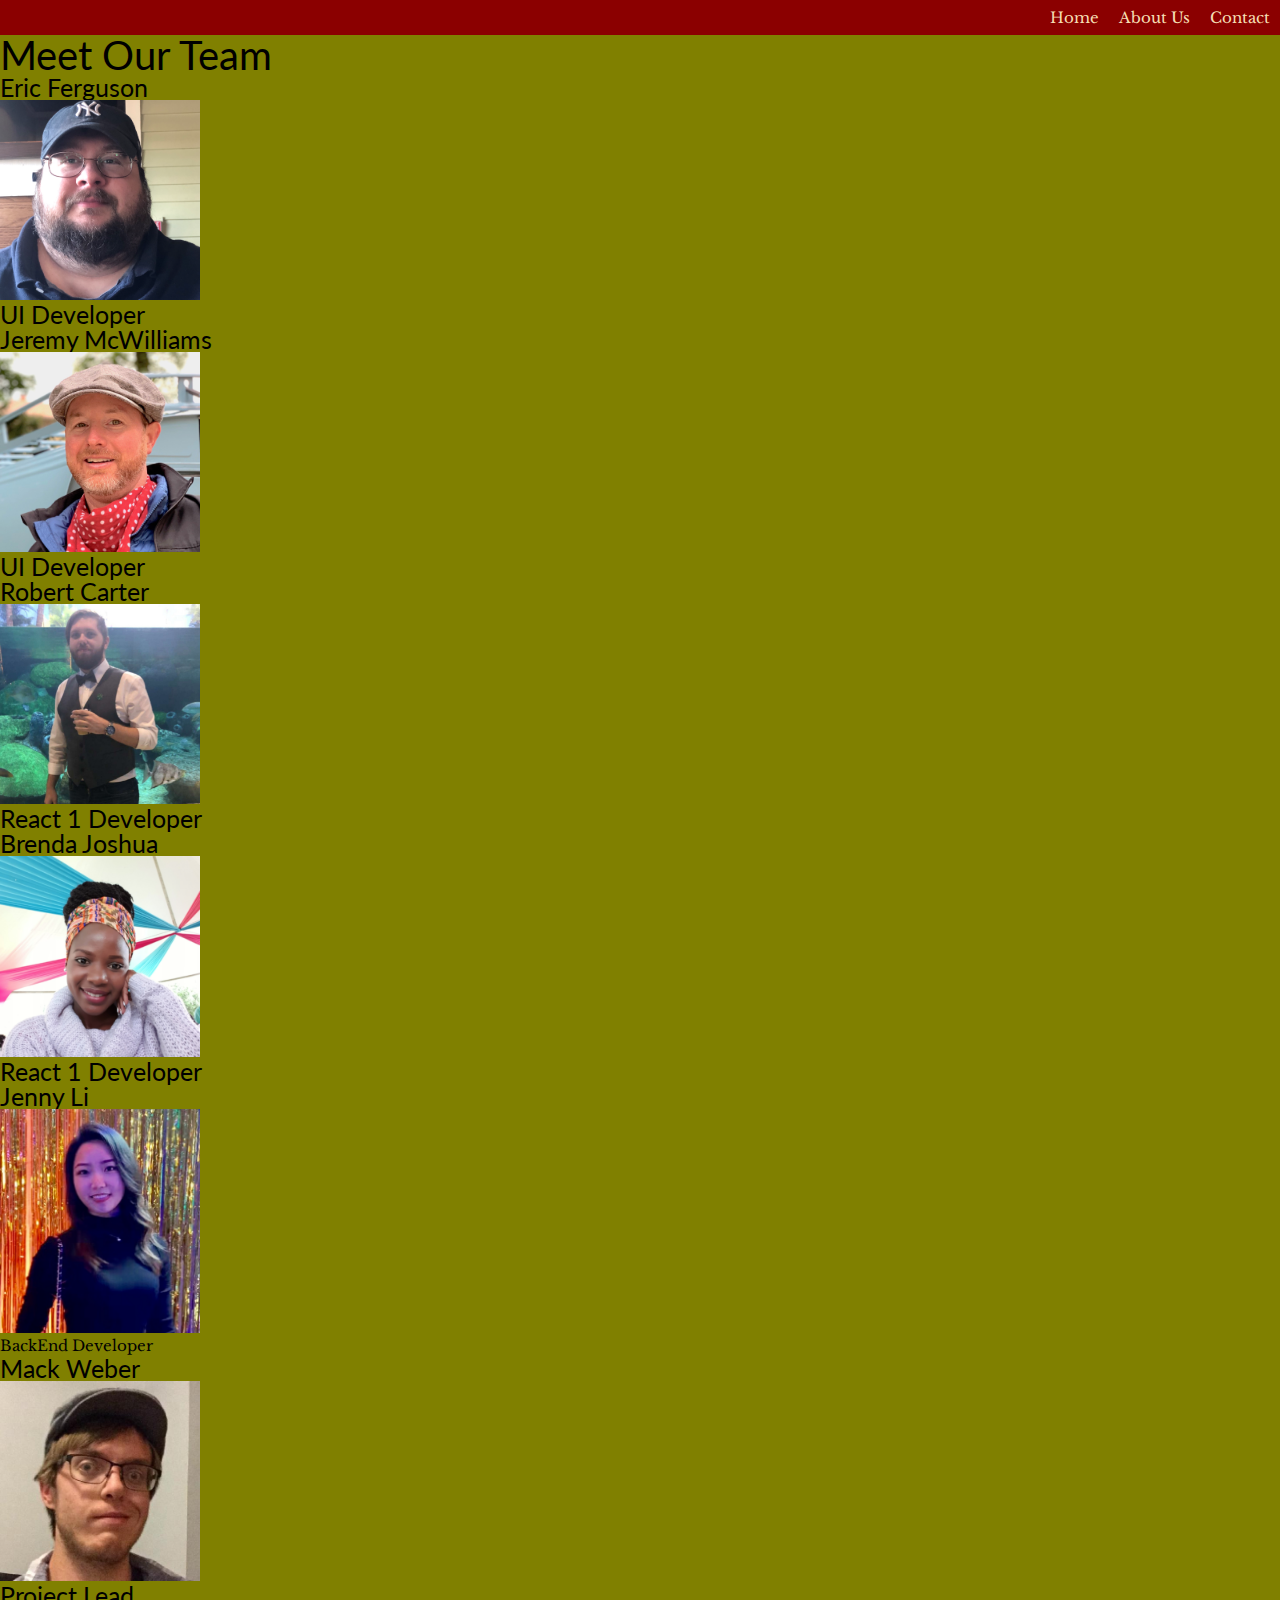
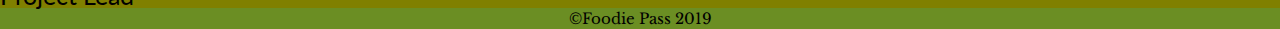
==== about.html @ 56d36f4b "started about page, added updates and images" ====
<!DOCTYPE html>
<html lang="en">
  <head>
    <meta charset="UTF-8" />
    <meta http-equiv="X-UA-Compatible" content="IE=edge,chrome=1" />
    <meta name="viewport" content="width=device-width,initial-scale=1" />
    <title>Foodie Pass</title>
    <link
      href="https://fonts.googleapis.com/css?family=Lato&display=swap"
      rel="stylesheet"
    />
    <link
      href="https://fonts.googleapis.com/css?family=Libre+Baskerville&display=swap"
      rel="stylesheet"
    />
    <link href="css/index.css" rel="stylesheet" />
    <!--[if lt IE 9]>
      <script src="https://cdnjs.cloudflare.com/ajax/libs/html5shiv/3.7.3/html5shiv.js"></script>
    <![endif]-->
  </head>
  <div class="container">
    <nav>
      <a href="index.html">Home</a>
      <a href="about.html">About Us</a>
      <a href="Contact">Contact</a>
    </nav>
  </div>
</header>
  <body>
    <div class="container home">
    <section class="mid-content">
      <h1>Meet Our Team</h1>
      <div class=boxes>
          <div>
          <h2>Eric Ferguson</h2>
          <img src="img/eric_ferguson.png" width=200 alt=""/>
          <h5>UI Developer</h5>
        </div>
        <div class=box>
          <h2>Jeremy McWilliams</h2>
          <img src="img/jeremy.jpg" width=200 alt=""/>
          <h5>UI Developer</h5>
        </div>
        <div class=box>
          <h2>Robert Carter</h2>
          <img src="img/robert_carter.png" width=200 alt=""/>
          <h5>React 1 Developer</h5>
        </div>
        <div class=box>
          <h2>Brenda Joshua</h2>
          <img src="img/brenda_joshua.png" width=200 alt=""/> 
          <h5>React 1 Developer</h5>
        </div>
        <div class=box>
          <h5>Jenny Li</h5>
          <img src="img/jenny_li.png" width=200 alt=""/>
          <p>BackEnd Developer</p>
        </div>
        <div class=box>
          <h2>Mack Weber</h2>
          <img src="img/mackenzie_weber.jpg" width=200 alt=""/>
          <h5>Project Lead</h5>
        </div>
      </div>
  </section>
</div><!--closes container-->
    <footer>
      <p>&copy;Foodie Pass 2019</p>
    </footer>
  </body>
</html>
---- css/index.css ----
/* http://meyerweb.com/eric/tools/css/reset/ 
   v2.0 | 20110126
   License: none (public domain)
*/
html,
body,
div,
span,
applet,
object,
iframe,
h1,
h2,
h3,
h4,
h5,
h6,
p,
blockquote,
pre,
a,
abbr,
acronym,
address,
big,
cite,
code,
del,
dfn,
em,
img,
ins,
kbd,
q,
s,
samp,
small,
strike,
strong,
sub,
sup,
tt,
var,
b,
u,
i,
center,
dl,
dt,
dd,
ol,
ul,
li,
fieldset,
form,
label,
legend,
table,
caption,
tbody,
tfoot,
thead,
tr,
th,
td,
article,
aside,
canvas,
details,
embed,
figure,
figcaption,
footer,
header,
hgroup,
menu,
nav,
output,
ruby,
section,
summary,
time,
mark,
audio,
video {
  margin: 0;
  padding: 0;
  border: 0;
  font-size: 100%;
  font: inherit;
  vertical-align: baseline;
}
/* HTML5 display-role reset for older browsers */
article,
aside,
details,
figcaption,
figure,
footer,
header,
hgroup,
menu,
nav,
section {
  display: block;
}
body {
  line-height: 1;
}
ol,
ul {
  list-style: none;
}
blockquote,
q {
  quotes: none;
}
blockquote:before,
blockquote:after,
q:before,
q:after {
  content: '';
  content: none;
}
table {
  border-collapse: collapse;
  border-spacing: 0;
}
* {
  box-sizing: border-box;
}
html {
  font-size: 62.5%;
}
body {
  font-family: 'Libre Baskerville', serif;
}
h1,
h2,
h3,
h4,
h5 {
  font-family: 'Lato', sans-serif;
}
h2,
h3,
h4,
h5 {
  font-size: 2.5rem;
}
h1 {
  font-size: 4rem;
}
p {
  font-size: 1.5rem;
  line-height: 1.4;
}
.container {
  max-width: 100%;
  width: 100%;
  margin: 0 auto;
}
.container {
  width: 100%;
}
.container nav {
  width: 100%;
  font-size: 1.5rem;
  display: flex;
  justify-content: flex-end;
  align-items: space-between;
  background: #8B0000;
}
@media (max-width: 800px) {
  .container nav {
    width: 100%;
  }
}
@media (max-width: 500px) {
  .container nav {
    width: 100%;
    display: flex;
    flex-direction: column;
    justify-content: center;
    align-items: center;
  }
}
.container nav a {
  text-decoration: none;
  color: #F5DEB3;
  padding: 10px;
}
.container nav a:hover {
  background: grey;
}
footer {
  width: 100%;
  display: flex;
  flex-direction: column;
  justify-content: center;
  align-items: center;
  background: #6B8E23;
}
.home {
  display: flex;
  flex-direction: column;
  background: #808000;
}
.home .top {
  background-image: url(/img/nycrestaurant.jpg);
  background-size: cover;
  background-repeat: no-repeat;
  height: 100vh;
}
.home .top h1 {
  display: flex;
  justify-content: center;
  position: absolute;
  bottom: 0;
  background: #000000;
  background: rgba(0, 0, 0, 0.5);
  color: #f1f1f1;
  width: 100%;
  padding: 20px;
}
.home .top h1,
.home .top h2 {
  color: white;
}
.home #top-content {
  width: 100%;
  display: flex;
  padding-top: 40px;
  padding-bottom: 40px;
  padding-left: 15px;
  padding-right: 0;
}
@media (max-width: 800px) {
  .home #top-content {
    width: 100%;
  }
}
@media (max-width: 500px) {
  .home #top-content {
    width: 100%;
    display: flex;
    flex-direction: column;
    flex-wrap: wrap;
  }
}
.home #top-content .welcome {
  width: 45%;
  display: flex;
  flex-wrap: wrap;
  justify-content: center;
  align-items: center;
  padding: 4px;
  padding-left: 0;
}
@media (max-width: 800px) {
  .home #top-content .welcome {
    width: 100%;
  }
}
@media (max-width: 500px) {
  .home #top-content .welcome {
    width: 100%;
    display: flex;
    flex-direction: column;
    flex-wrap: wrap;
  }
}
.home #top-content .img-content {
  width: 55%;
  display: flex;
  justify-content: center;
  padding: 15px;
}
@media (max-width: 800px) {
  .home #top-content .img-content {
    width: 100%;
  }
}
@media (max-width: 500px) {
  .home #top-content .img-content {
    width: 100%;
  }
}
.home #middle-content {
  width: 100%;
  flex-direction: row-reverse;
  display: flex;
  justify-content: flex-start;
}
@media (max-width: 800px) {
  .home #middle-content {
    width: 100%;
  }
}
@media (max-width: 500px) {
  .home #middle-content {
    width: 100%;
    display: flex;
    flex-direction: column;
    flex-wrap: wrap;
    margin: 0;
    padding: 0;
  }
}
.home #middle-content .middle {
  display: flex;
  flex-wrap: wrap;
  justify-content: center;
  align-items: center;
  padding: 20px;
  margin: 24px;
}
@media (max-width: 800px) {
  .home #middle-content .middle {
    width: 100%;
  }
}
@media (max-width: 500px) {
  .home #middle-content .middle {
    width: 100%;
    display: flex;
    flex-direction: column;
    flex-wrap: wrap;
    margin: 0;
    padding: 0;
  }
}
.home #middle-content .middle-img {
  width: 44%;
  display: flex;
  padding-left: 10px;
  align-items: flex-start;
}
@media (max-width: 800px) {
  .home #middle-content .middle-img {
    width: 100%;
  }
}
@media (max-width: 500px) {
  .home #middle-content .middle-img {
    width: 98%;
  }
}
.home #bottom-content {
  width: 100%;
  display: flex;
}
@media (max-width: 800px) {
  .home #bottom-content {
    width: 100%;
  }
}
@media (max-width: 500px) {
  .home #bottom-content {
    width: 100%;
    display: flex;
    flex-direction: column;
    flex-wrap: wrap;
  }
}
.home #bottom-content .bottom {
  width: 45%;
  display: flex;
  flex-wrap: wrap;
  justify-content: center;
  align-items: center;
  padding: 60px;
}
@media (max-width: 500px) {
  .home #bottom-content .bottom {
    width: 100%;
    display: flex;
    flex-wrap: wrap;
    margin: 0;
    padding: 0;
    padding-top: 10px;
  }
}
.home #bottom-content .btn {
  width: 30%;
  display: flex;
  flex-direction: column;
  justify-content: center;
  align-items: center;
  background: green;
  font-size: 2rem;
  border-radius: 10px;
  margin: 0;
  cursor: pointer;
  height: 45px;
  color: white;
}
.home #bottom-content .btn:hover {
  background-color: #ffff1a;
  color: red;
}
.home #bottom-content .bottom-img {
  width: 50%;
  display: flex;
  padding-left: 60px;
  padding-top: 33px;
  padding-bottom: 25px;
}
@media (max-width: 500px) {
  .home #bottom-content .bottom-img {
    width: 100%;
    margin: 0;
    padding: 0;
    padding-top: 10px;
  }
}
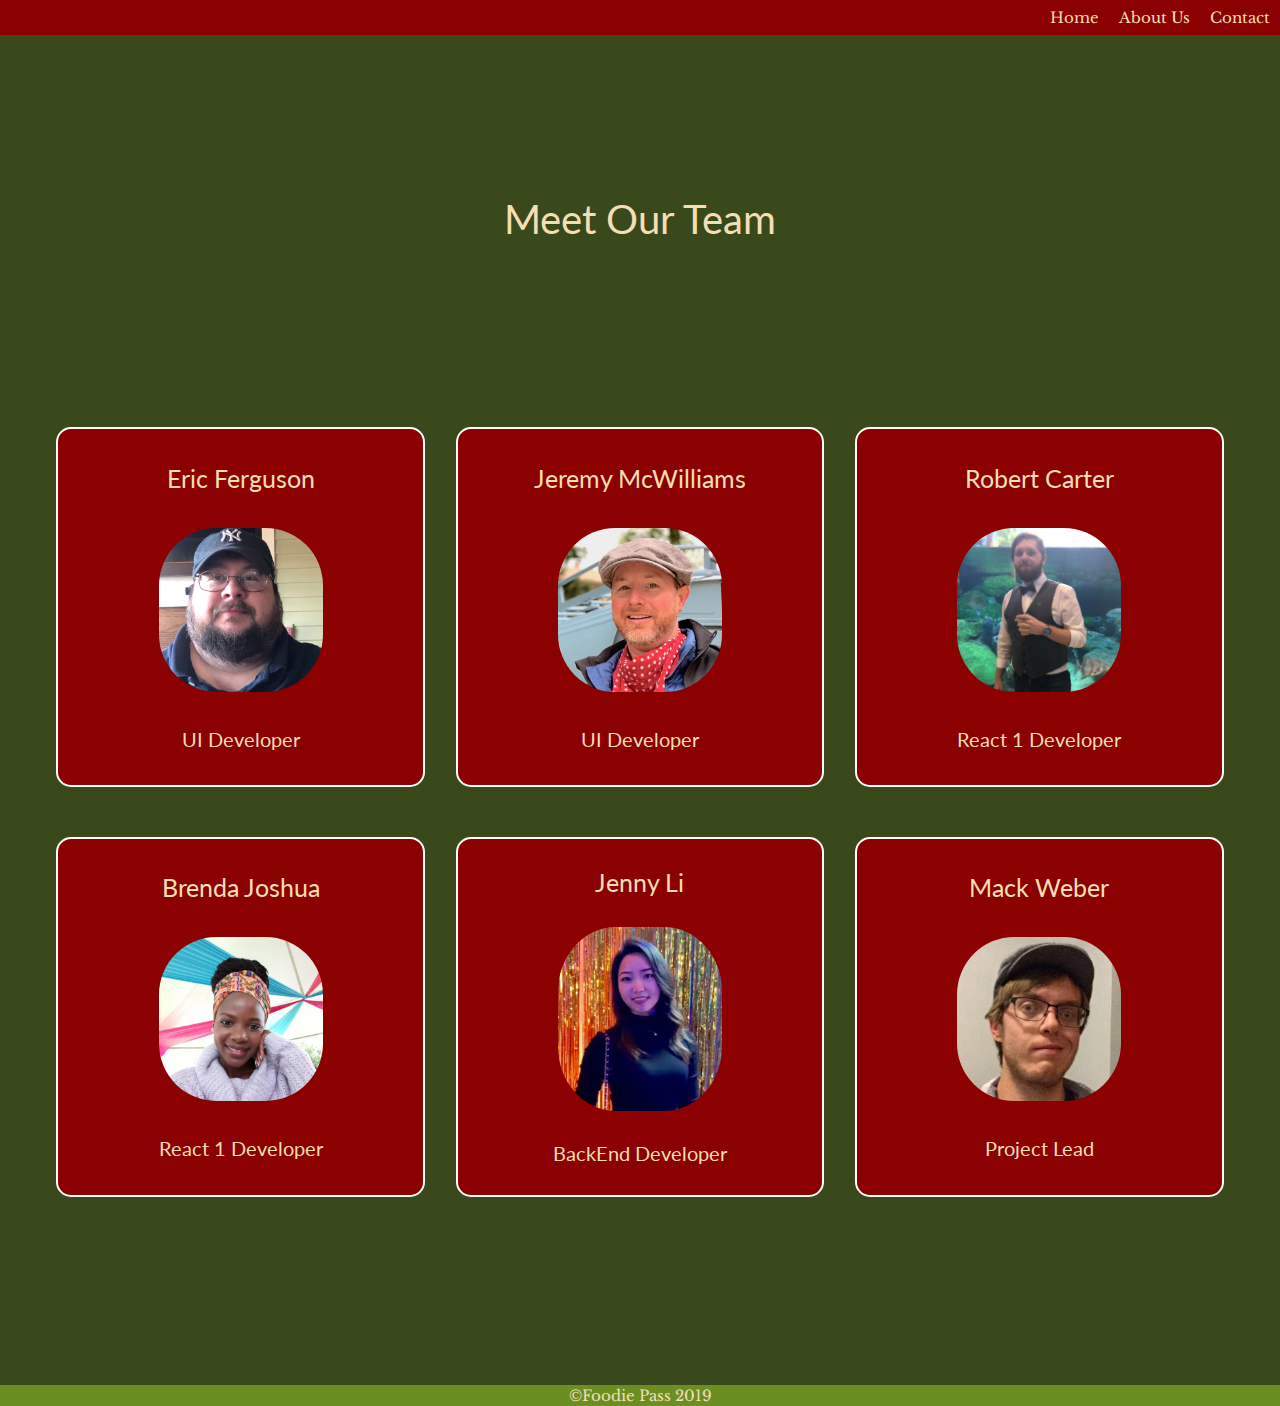
==== commit 8c72656f: "finished home and about pages" ====
--- a/about.html
+++ b/about.html
@@ -18,52 +18,54 @@
       <script src="https://cdnjs.cloudflare.com/ajax/libs/html5shiv/3.7.3/html5shiv.js"></script>
     <![endif]-->
   </head>
-  <div class="container">
-    <nav>
-      <a href="index.html">Home</a>
-      <a href="about.html">About Us</a>
-      <a href="Contact">Contact</a>
-    </nav>
-  </div>
-</header>
+  <header>
+    <div class="container">
+      <nav>
+        <a href="index.html">Home</a>
+        <a href="about.html">About Us</a>
+        <a href="Contact">Contact</a>
+      </nav>
+    </div>
+  </header>
+
   <body>
-    <div class="container home">
-    <section class="mid-content">
-      <h1>Meet Our Team</h1>
-      <div class=boxes>
-          <div>
-          <h2>Eric Ferguson</h2>
-          <img src="img/eric_ferguson.png" width=200 alt=""/>
-          <h5>UI Developer</h5>
-        </div>
-        <div class=box>
-          <h2>Jeremy McWilliams</h2>
-          <img src="img/jeremy.jpg" width=200 alt=""/>
-          <h5>UI Developer</h5>
-        </div>
-        <div class=box>
-          <h2>Robert Carter</h2>
-          <img src="img/robert_carter.png" width=200 alt=""/>
-          <h5>React 1 Developer</h5>
-        </div>
-        <div class=box>
-          <h2>Brenda Joshua</h2>
-          <img src="img/brenda_joshua.png" width=200 alt=""/> 
-          <h5>React 1 Developer</h5>
-        </div>
-        <div class=box>
-          <h5>Jenny Li</h5>
-          <img src="img/jenny_li.png" width=200 alt=""/>
-          <p>BackEnd Developer</p>
-        </div>
-        <div class=box>
-          <h2>Mack Weber</h2>
-          <img src="img/mackenzie_weber.jpg" width=200 alt=""/>
-          <h5>Project Lead</h5>
-        </div>
-      </div>
-  </section>
-</div><!--closes container-->
+    <div class="home1">
+     <section class="mid-content">
+        <h1>Meet Our Team</h1>
+        <div class="boxes">
+          <div class="box">
+            <h2>Eric Ferguson</h2>
+            <img src="img/eric_ferguson.png" width="150" alt="" />
+            <h5>UI Developer</h5>
+          </div>
+          <div class="box">
+            <h2>Jeremy McWilliams</h2>
+            <img src="img/jeremy.jpg" width="150" alt="" />
+            <h5>UI Developer</h5>
+          </div>
+          <div class="box">
+            <h2>Robert Carter</h2>
+            <img src="img/robert_carter.png" width="150" alt="" />
+            <h5>React 1 Developer</h5>
+          </div>
+          <div class="box">
+            <h2>Brenda Joshua</h2>
+            <img src="img/brenda_joshua.png" width="150" alt="" />
+            <h5>React 1 Developer</h5>
+          </div>
+          <div class="box">
+            <h2>Jenny Li</h2>
+            <img src="img/jenny_li.png" width="150" alt="" />
+            <h5>BackEnd Developer</h5>
+          </div>
+          <div class="box">
+            <h2>Mack Weber</h2>
+            <img src="img/mackenzie_weber.jpg" width="150" alt="" />
+            <h5>Project Lead</h5>
+          </div>
+      </section>
+    </div>
+  
     <footer>
       <p>&copy;Foodie Pass 2019</p>
     </footer>
--- a/css/index.css
+++ b/css/index.css
@@ -134,6 +134,7 @@
 }
 body {
   font-family: 'Libre Baskerville', serif;
+  color: #F5DEB3;
 }
 h1,
 h2,
@@ -141,6 +142,7 @@
 h4,
 h5 {
   font-family: 'Lato', sans-serif;
+  color: #F5DEB3;
 }
 h2,
 h3,
@@ -151,6 +153,9 @@
 h1 {
   font-size: 4rem;
 }
+h5 {
+  font-size: 2rem;
+}
 p {
   font-size: 1.5rem;
   line-height: 1.4;
@@ -204,7 +209,7 @@
 .home {
   display: flex;
   flex-direction: column;
-  background: #808000;
+  background: #39491c;
 }
 .home .top {
   background-image: url(/img/nycrestaurant.jpg);
@@ -219,13 +224,13 @@
   bottom: 0;
   background: #000000;
   background: rgba(0, 0, 0, 0.5);
-  color: #f1f1f1;
+  color: #F5DEB3;
   width: 100%;
   padding: 20px;
 }
 .home .top h1,
 .home .top h2 {
-  color: white;
+  color: #F5DEB3;
 }
 .home #top-content {
   width: 100%;
@@ -237,7 +242,7 @@
 }
 @media (max-width: 800px) {
   .home #top-content {
-    width: 100%;
+    width: 94%;
   }
 }
 @media (max-width: 500px) {
@@ -259,7 +264,7 @@
 }
 @media (max-width: 800px) {
   .home #top-content .welcome {
-    width: 100%;
+    width: 94%;
   }
 }
 @media (max-width: 500px) {
@@ -278,7 +283,7 @@
 }
 @media (max-width: 800px) {
   .home #top-content .img-content {
-    width: 100%;
+    width: 80%;
   }
 }
 @media (max-width: 500px) {
@@ -294,7 +299,7 @@
 }
 @media (max-width: 800px) {
   .home #middle-content {
-    width: 100%;
+    width: 94%;
   }
 }
 @media (max-width: 500px) {
@@ -317,7 +322,7 @@
 }
 @media (max-width: 800px) {
   .home #middle-content .middle {
-    width: 100%;
+    width: 90%;
   }
 }
 @media (max-width: 500px) {
@@ -338,7 +343,7 @@
 }
 @media (max-width: 800px) {
   .home #middle-content .middle-img {
-    width: 100%;
+    width: 80%;
   }
 }
 @media (max-width: 500px) {
@@ -352,7 +357,8 @@
 }
 @media (max-width: 800px) {
   .home #bottom-content {
-    width: 100%;
+    width: 94%;
+    display: flex;
   }
 }
 @media (max-width: 500px) {
@@ -370,6 +376,11 @@
   justify-content: center;
   align-items: center;
   padding: 60px;
+}
+@media (max-width: 800px) {
+  .home #bottom-content .bottom {
+    width: 95%;
+  }
 }
 @media (max-width: 500px) {
   .home #bottom-content .bottom {
@@ -387,17 +398,17 @@
   flex-direction: column;
   justify-content: center;
   align-items: center;
-  background: green;
+  background: #808000;
   font-size: 2rem;
   border-radius: 10px;
   margin: 0;
   cursor: pointer;
   height: 45px;
-  color: white;
+  color: #F5DEB3;
 }
 .home #bottom-content .btn:hover {
-  background-color: #ffff1a;
-  color: red;
+  background-color: #a4d247;
+  color: black;
 }
 .home #bottom-content .bottom-img {
   width: 50%;
@@ -406,6 +417,11 @@
   padding-top: 33px;
   padding-bottom: 25px;
 }
+@media (max-width: 800px) {
+  .home #bottom-content .bottom-img {
+    width: 80%;
+  }
+}
 @media (max-width: 500px) {
   .home #bottom-content .bottom-img {
     width: 100%;
@@ -414,3 +430,39 @@
     padding-top: 10px;
   }
 }
+.home1 {
+  width: 100%;
+}
+.home1 .mid-content {
+  width: 100%;
+  height: 150vh;
+  background: #39491C;
+  display: flex;
+  flex-direction: column;
+  justify-content: center;
+  justify-content: space-evenly;
+  align-items: center;
+}
+.home1 .mid-content .boxes {
+  width: 96%;
+  display: flex;
+  flex-wrap: wrap;
+  justify-content: space-evenly;
+}
+.home1 .mid-content .boxes .box {
+  height: 40vh;
+  width: 30%;
+  margin: 2% 0;
+  border-radius: 15px;
+  background: #8B0000;
+  border: 2px solid white;
+  display: flex;
+  flex-direction: column;
+  align-items: center;
+  justify-content: space-evenly;
+}
+.home1 .mid-content .boxes .box img {
+  width: 45%;
+  border-radius: 35%;
+  margin: 5%, 0;
+}
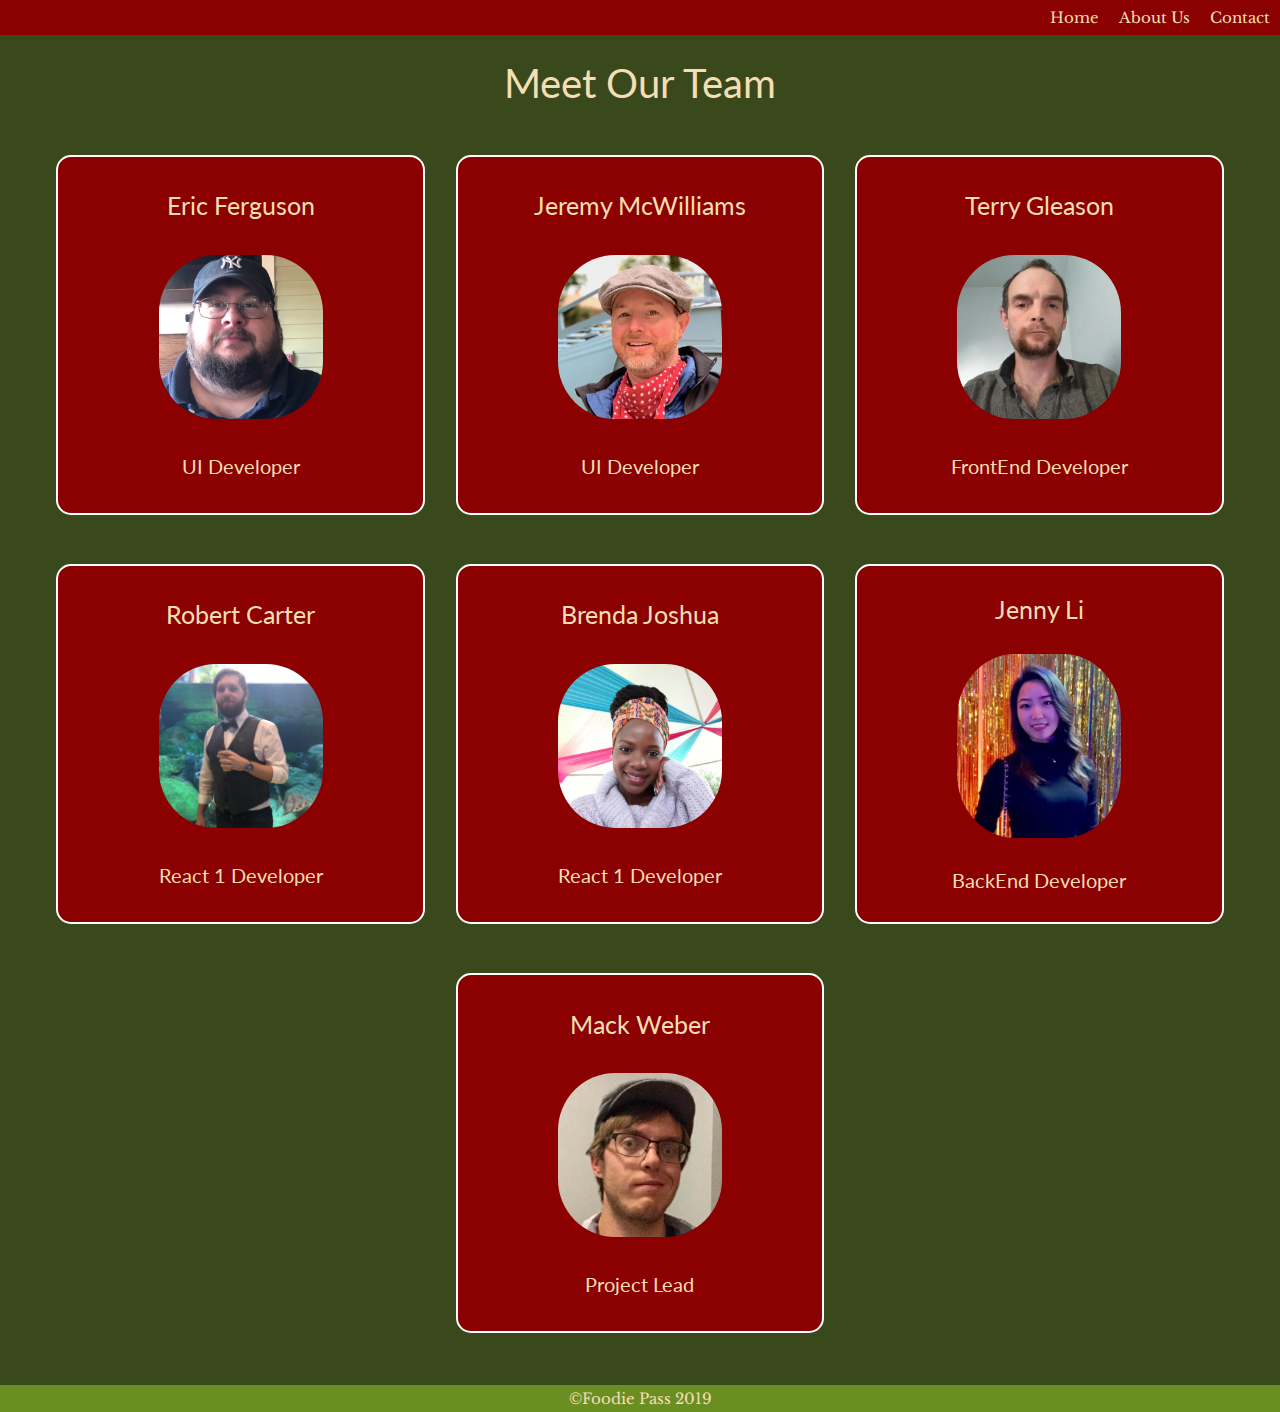
==== commit 309e2fc3: "added missing team member" ====
--- a/about.html
+++ b/about.html
@@ -44,6 +44,11 @@
             <h5>UI Developer</h5>
           </div>
           <div class="box">
+          <h2>Terry Gleason</h2>
+          <img src="/img/terry_gleason.jpg" width="150" alt="" />
+          <h5>FrontEnd Developer</h5>
+          </div>
+          <div class="box">
             <h2>Robert Carter</h2>
             <img src="img/robert_carter.png" width="150" alt="" />
             <h5>React 1 Developer</h5>
@@ -58,6 +63,7 @@
             <img src="img/jenny_li.png" width="150" alt="" />
             <h5>BackEnd Developer</h5>
           </div>
+         
           <div class="box">
             <h2>Mack Weber</h2>
             <img src="img/mackenzie_weber.jpg" width="150" alt="" />
--- a/css/index.css
+++ b/css/index.css
@@ -158,7 +158,7 @@
 }
 p {
   font-size: 1.5rem;
-  line-height: 1.4;
+  line-height: 1.8;
 }
 .container {
   max-width: 100%;
@@ -210,6 +210,11 @@
   display: flex;
   flex-direction: column;
   background: #39491c;
+}
+@media (max-width: 100px) {
+  .home {
+    width: 100%;
+  }
 }
 .home .top {
   background-image: url(/img/nycrestaurant.jpg);
@@ -274,6 +279,12 @@
     flex-direction: column;
     flex-wrap: wrap;
   }
+  .home #top-content .welcome h1 {
+    padding: 10px;
+  }
+  .home #top-content .welcome p {
+    padding: 10px;
+  }
 }
 .home #top-content .img-content {
   width: 55%;
@@ -288,7 +299,7 @@
 }
 @media (max-width: 500px) {
   .home #top-content .img-content {
-    width: 100%;
+    width: 98%;
   }
 }
 .home #middle-content {
@@ -300,13 +311,16 @@
 @media (max-width: 800px) {
   .home #middle-content {
     width: 94%;
+    flex-wrap: wrap;
+    align-items: center;
+    flex-direction: column-reverse;
   }
 }
 @media (max-width: 500px) {
   .home #middle-content {
     width: 100%;
     display: flex;
-    flex-direction: column;
+    flex-direction: column-reverse;
     flex-wrap: wrap;
     margin: 0;
     padding: 0;
@@ -323,6 +337,10 @@
 @media (max-width: 800px) {
   .home #middle-content .middle {
     width: 90%;
+    margin: 20px;
+  }
+  .home #middle-content .middle h2 {
+    padding: 30px;
   }
 }
 @media (max-width: 500px) {
@@ -334,6 +352,9 @@
     margin: 0;
     padding: 0;
   }
+  .home #middle-content .middle p {
+    padding: 20px;
+  }
 }
 .home #middle-content .middle-img {
   width: 44%;
@@ -348,7 +369,8 @@
 }
 @media (max-width: 500px) {
   .home #middle-content .middle-img {
-    width: 98%;
+    width: 95%;
+    padding: 10px;
   }
 }
 .home #bottom-content {
@@ -358,14 +380,16 @@
 @media (max-width: 800px) {
   .home #bottom-content {
     width: 94%;
-    display: flex;
+    flex-wrap: wrap;
+    align-items: center;
+    flex-direction: column-reverse;
   }
 }
 @media (max-width: 500px) {
   .home #bottom-content {
     width: 100%;
     display: flex;
-    flex-direction: column;
+    flex-direction: column-reverse;
     flex-wrap: wrap;
   }
 }
@@ -380,6 +404,10 @@
 @media (max-width: 800px) {
   .home #bottom-content .bottom {
     width: 95%;
+    flex-wrap: wrap;
+  }
+  .home #bottom-content .bottom h2 {
+    padding: 30px;
   }
 }
 @media (max-width: 500px) {
@@ -391,6 +419,9 @@
     padding: 0;
     padding-top: 10px;
   }
+  .home #bottom-content .bottom p {
+    padding: 20px;
+  }
 }
 .home #bottom-content .btn {
   width: 30%;
@@ -401,7 +432,7 @@
   background: #808000;
   font-size: 2rem;
   border-radius: 10px;
-  margin: 0;
+  margin: 30px;
   cursor: pointer;
   height: 45px;
   color: #F5DEB3;
@@ -424,10 +455,9 @@
 }
 @media (max-width: 500px) {
   .home #bottom-content .bottom-img {
-    width: 100%;
-    margin: 0;
-    padding: 0;
-    padding-top: 10px;
+    width: 95%;
+    padding: 10px;
+    margin-top: 20px;
   }
 }
 .home1 {
@@ -442,6 +472,11 @@
   justify-content: center;
   justify-content: space-evenly;
   align-items: center;
+}
+@media (max-width: 500px) {
+  .home1 .mid-content {
+    width: 100%;
+  }
 }
 .home1 .mid-content .boxes {
   width: 96%;
@@ -461,6 +496,10 @@
   align-items: center;
   justify-content: space-evenly;
 }
+.home1 .mid-content .boxes .box h2,
+.home1 .mid-content .boxes .box h5 {
+  text-align: center;
+}
 .home1 .mid-content .boxes .box img {
   width: 45%;
   border-radius: 35%;
